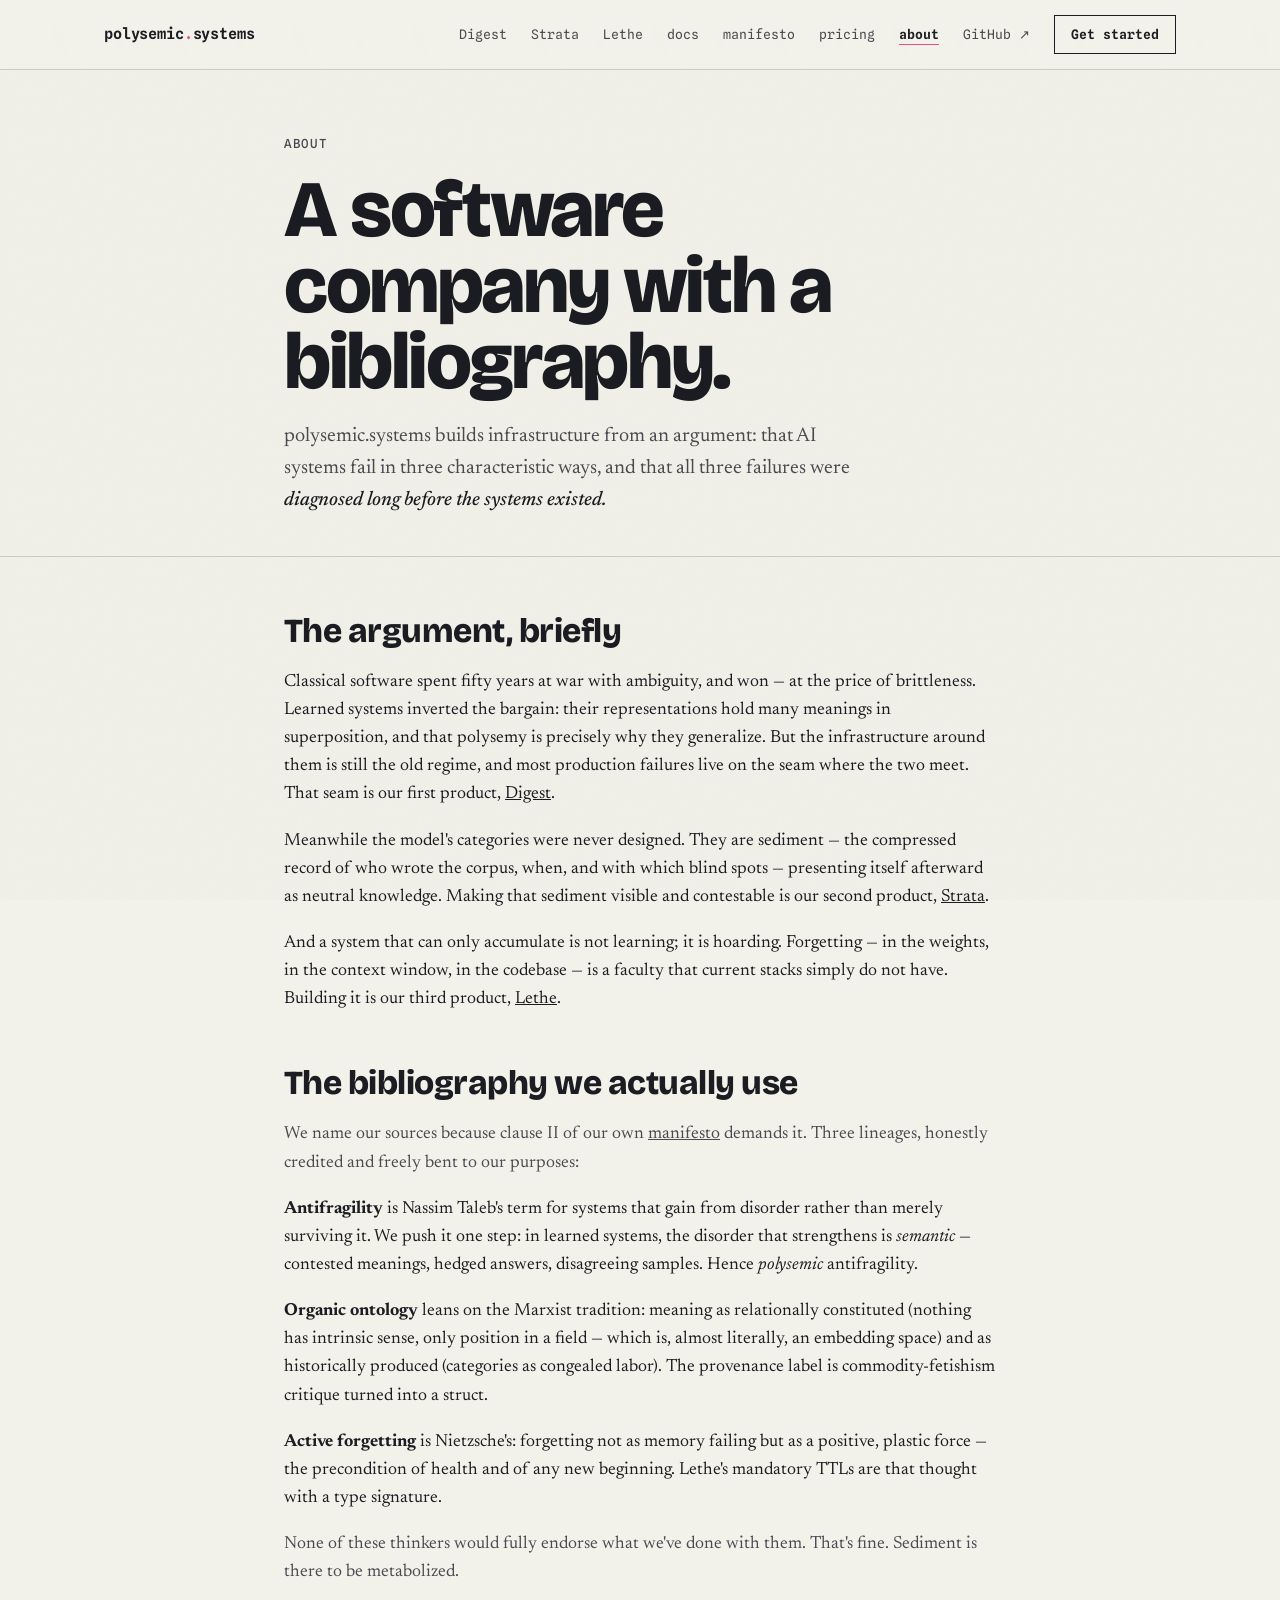
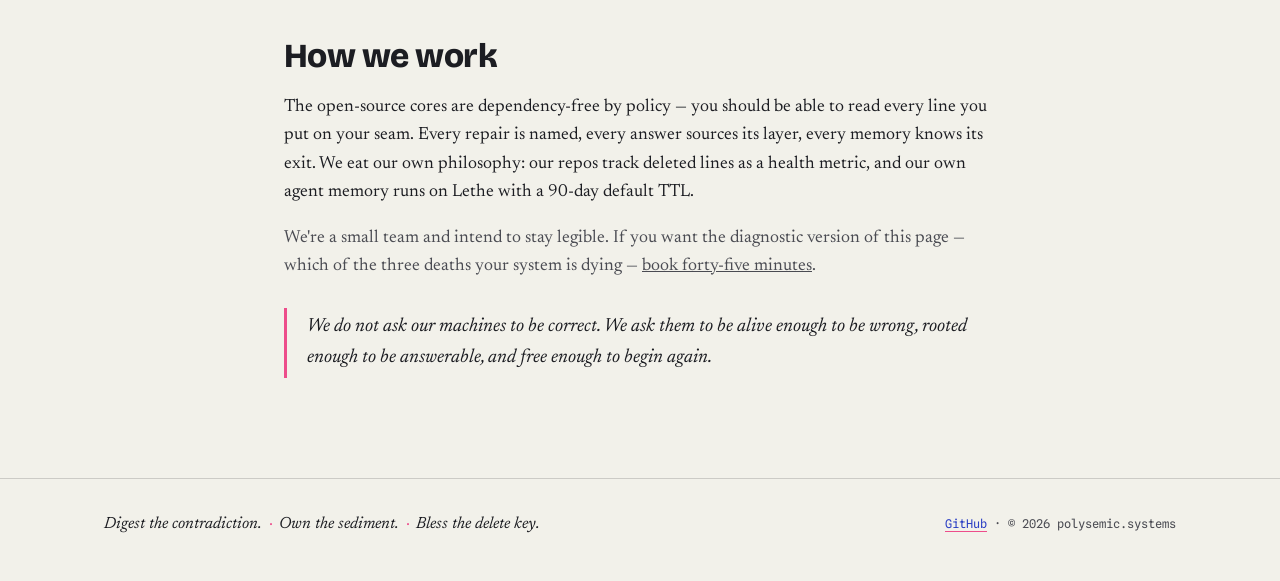
==== site/about.html @ 71f97292 "Add Strata drift proof and harden POC contracts" ====
<!DOCTYPE html>
<html lang="en">
<head>
<meta charset="UTF-8">
<meta name="viewport" content="width=device-width, initial-scale=1.0">
<title>About | polysemic.systems</title>
<meta name="description" content="Where the triad comes from: Taleb, Marx, Nietzsche, and a lot of 3 AM pages.">
<link rel="preconnect" href="https://fonts.googleapis.com">
<link rel="preconnect" href="https://fonts.gstatic.com" crossorigin>
<link href="https://fonts.googleapis.com/css2?family=Bricolage+Grotesque:opsz,wght@12..96,400;12..96,600;12..96,800&family=Newsreader:ital,opsz,wght@0,6..72,400;0,6..72,500;1,6..72,400&family=Spline+Sans+Mono:wght@400;500;600&display=swap" rel="stylesheet">
<link rel="stylesheet" href="styles.css">
</head>
<body>

<header>
  <div class="header-inner">
    <a class="wordmark" href="index.html">polysemic<span class="dot">.</span>systems</a>
    <nav aria-label="Main">
      <a href="digest.html">Digest</a>
      <a href="strata.html">Strata</a>
      <a href="lethe.html">Lethe</a>
      <a href="docs.html">docs</a>
      <a href="manifesto.html">manifesto</a>
      <a href="pricing.html">pricing</a>
      <a href="about.html" aria-current="page">about</a>
      <a href="https://github.com/Polysemic-Systems/polysemic" target="_blank" rel="noreferrer">GitHub ↗</a>
      <a class="navbtn" href="docs.html">Get started</a>
    </nav>
  </div>
</header>

<main>
  <section class="page-hero">
    <div class="narrow">
      <span class="eyebrow">About</span>
      <h1 class="display">A software company with a bibliography.</h1>
      <p class="lede">polysemic.systems builds infrastructure from an argument: that AI systems fail in three characteristic ways, and that all three failures were <strong>diagnosed long before the systems existed.</strong></p>
    </div>
  </section>

  <article class="prose">
    <div class="narrow">

      <h2>The argument, briefly</h2>
      <p>Classical software spent fifty years at war with ambiguity, and won — at the price of brittleness. Learned systems inverted the bargain: their representations hold many meanings in superposition, and that polysemy is precisely why they generalize. But the infrastructure around them is still the old regime, and most production failures live on the seam where the two meet. That seam is our first product, <a href="digest.html">Digest</a>.</p>
      <p>Meanwhile the model's categories were never designed. They are sediment — the compressed record of who wrote the corpus, when, and with which blind spots — presenting itself afterward as neutral knowledge. Making that sediment visible and contestable is our second product, <a href="strata.html">Strata</a>.</p>
      <p>And a system that can only accumulate is not learning; it is hoarding. Forgetting — in the weights, in the context window, in the codebase — is a faculty that current stacks simply do not have. Building it is our third product, <a href="lethe.html">Lethe</a>.</p>

      <h2>The bibliography we actually use</h2>
      <p class="muted">We name our sources because clause II of our own <a href="manifesto.html">manifesto</a> demands it. Three lineages, honestly credited and freely bent to our purposes:</p>
      <p><strong>Antifragility</strong> is Nassim Taleb's term for systems that gain from disorder rather than merely surviving it. We push it one step: in learned systems, the disorder that strengthens is <em>semantic</em> — contested meanings, hedged answers, disagreeing samples. Hence <em>polysemic</em> antifragility.</p>
      <p><strong>Organic ontology</strong> leans on the Marxist tradition: meaning as relationally constituted (nothing has intrinsic sense, only position in a field — which is, almost literally, an embedding space) and as historically produced (categories as congealed labor). The provenance label is commodity-fetishism critique turned into a struct.</p>
      <p><strong>Active forgetting</strong> is Nietzsche's: forgetting not as memory failing but as a positive, plastic force — the precondition of health and of any new beginning. Lethe's mandatory TTLs are that thought with a type signature.</p>
      <p class="muted">None of these thinkers would fully endorse what we've done with them. That's fine. Sediment is there to be metabolized.</p>

      <h2>How we work</h2>
      <p>The open-source cores are dependency-free by policy — you should be able to read every line you put on your seam. Every repair is named, every answer sources its layer, every memory knows its exit. We eat our own philosophy: our repos track deleted lines as a health metric, and our own agent memory runs on Lethe with a 90-day default TTL.</p>
      <p class="muted">We're a small team and intend to stay legible. If you want the diagnostic version of this page — which of the three deaths your system is dying — <a href="pricing.html">book forty-five minutes</a>.</p>

      <blockquote>We do not ask our machines to be correct. We ask them to be alive enough to be wrong, rooted enough to be answerable, and free enough to begin again.</blockquote>

    </div>
  </article>
</main>

<footer>
  <div class="wrap foot-inner">
    <p class="slogan">Digest the contradiction.<span class="sep">·</span>Own the sediment.<span class="sep">·</span>Bless the delete key.</p>
    <p class="foot-meta"><a href="https://github.com/Polysemic-Systems/polysemic" target="_blank" rel="noreferrer">GitHub</a> · © 2026 polysemic.systems</p>
  </div>
</footer>
<script src="site.js"></script>
</body>
</html>
---- site/styles.css ----
/* polysemic.systems — shared design system
   paper + two riso inks (blue, pink). overprint = superposition = polysemy. */

:root{
  --paper:#F2F1EA;
  --ink:#1C1D22;
  --blue:#2B3FC4;
  --pink:#ED4D8B;
  --ink-soft:#4a4b52;
  --hairline:rgba(28,29,34,.18);
  --card:#FBFAF5;
  --display:'Bricolage Grotesque',sans-serif;
  --body:'Newsreader',serif;
  --mono:'Spline Sans Mono',monospace;
}
*{margin:0;padding:0;box-sizing:border-box}
html{scroll-behavior:smooth}
body{background:var(--paper);color:var(--ink);font-family:var(--body);font-size:1.1rem;line-height:1.6;-webkit-font-smoothing:antialiased}
::selection{background:var(--pink);color:var(--paper)}
a{color:inherit}
a:focus-visible,button:focus-visible{outline:3px solid var(--blue);outline-offset:3px;border-radius:2px}
.wrap{max-width:1120px;margin:0 auto;padding:0 24px}
.narrow{max-width:760px;margin:0 auto;padding:0 24px}
code,pre,kbd{font-family:var(--mono)}

body::before{
  content:"";position:fixed;inset:0;pointer-events:none;z-index:5;opacity:.5;
  background-image:url("data:image/svg+xml,%3Csvg xmlns='http://www.w3.org/2000/svg' width='120' height='120'%3E%3Cfilter id='n'%3E%3CfeTurbulence type='fractalNoise' baseFrequency='0.9' numOctaves='2'/%3E%3CfeColorMatrix values='0 0 0 0 0  0 0 0 0 0  0 0 0 0 0  0 0 0 0.04 0'/%3E%3C/filter%3E%3Crect width='120' height='120' filter='url(%23n)'/%3E%3C/svg%3E");
}

/* ---------- header ---------- */
header{border-bottom:1px solid var(--hairline);position:sticky;top:0;background:rgba(242,241,234,.92);backdrop-filter:blur(6px);z-index:10}
.header-inner{display:flex;justify-content:space-between;align-items:center;padding:15px 24px;max-width:1120px;margin:0 auto}
.wordmark{font-family:var(--mono);font-weight:600;font-size:.95rem;text-decoration:none;letter-spacing:-.01em}
.wordmark .dot{color:var(--pink)}
nav{display:flex;gap:24px;align-items:center}
nav a{font-family:var(--mono);font-size:.82rem;text-decoration:none;color:var(--ink-soft)}
nav a:hover{color:var(--blue)}
nav a[aria-current="page"]{color:var(--ink);font-weight:600;text-decoration:underline;text-decoration-color:var(--pink);text-underline-offset:5px}
nav .navbtn{border:1.5px solid var(--ink);padding:8px 16px;color:var(--ink);font-weight:600}
nav .navbtn:hover{background:var(--ink);color:var(--paper)}
@media(max-width:820px){nav a:not(.navbtn):not(.navkeep){display:none}}

/* ---------- shared type ---------- */
.eyebrow{font-family:var(--mono);font-size:.78rem;font-weight:500;letter-spacing:.14em;text-transform:uppercase;color:var(--ink-soft)}
h1.display{font-family:var(--display);font-weight:800;letter-spacing:-.03em;line-height:.95;font-size:clamp(2.6rem,7vw,5rem)}
h2.display{font-family:var(--display);font-weight:800;font-size:clamp(1.9rem,4.6vw,3rem);letter-spacing:-.02em;line-height:1.05}
.lede{font-size:1.25rem;color:var(--ink-soft);max-width:52ch}
.lede strong{color:var(--ink);font-weight:500;font-style:italic}

.btn{display:inline-block;font-family:var(--mono);font-weight:600;font-size:.9rem;text-decoration:none;padding:14px 26px;border:2px solid var(--ink);background:var(--ink);color:var(--paper);transition:background .2s,border-color .2s,color .2s}
.btn:hover{background:var(--blue);border-color:var(--blue)}
.btn.ghost{background:transparent;color:var(--ink)}
.btn.ghost:hover{color:var(--blue);border-color:var(--blue);background:transparent}

.strata-rule{display:block;width:100%;height:26px}
.strata-rule span{display:block;height:6px}
.strata-rule .s1{background:var(--blue);opacity:.85}
.strata-rule .s2{background:var(--pink);opacity:.85;width:88%}
.strata-rule .s3{background:var(--ink);opacity:.8;width:72%}

/* ---------- overprint (index hero) ---------- */
.op{position:relative;display:inline-block}
.op i{font-style:normal;position:absolute;inset:0;mix-blend-mode:multiply;transition:transform .5s cubic-bezier(.2,.8,.2,1)}
.op i.p{color:var(--pink);transform:translate(-3px,-3px)}
.op i.b{color:var(--blue);transform:translate(3px,3px)}
.op:hover i.p{transform:translate(-1px,-1px)}
.op:hover i.b{transform:translate(1px,1px)}

/* ---------- page hero (inner pages) ---------- */
.page-hero{padding:64px 0 40px;border-bottom:1px solid var(--hairline)}
.page-hero .eyebrow{display:block;margin-bottom:18px}
.page-hero .lede{margin-top:20px}
.organ-stamp{display:inline-block;font-family:var(--mono);font-size:.72rem;font-weight:600;letter-spacing:.12em;text-transform:uppercase;padding:5px 12px;border:1.5px solid currentColor;margin-bottom:18px}
.organ-stamp.pk{color:var(--pink)}
.organ-stamp.bl{color:var(--blue)}
.organ-stamp.ik{color:var(--ink)}
.install-line{margin-top:30px;font-family:var(--mono);font-size:.88rem;background:var(--ink);color:var(--paper);padding:14px 20px;display:inline-flex;gap:12px;align-items:center}
.install-line .dollar{color:var(--pink)}

/* ---------- code cards ---------- */
.codecard{border:1.5px solid var(--ink);background:var(--card);box-shadow:6px 6px 0 rgba(43,63,196,.22)}
.codecard.pkshadow{box-shadow:6px 6px 0 rgba(237,77,139,.25)}
.codecard .cc-bar{font-family:var(--mono);font-size:.72rem;font-weight:600;letter-spacing:.1em;text-transform:uppercase;padding:10px 16px;border-bottom:1.5px solid var(--ink);display:flex;justify-content:space-between}
.codecard .cc-bar .lang{color:var(--pink)}
.codecard pre{padding:20px 22px;font-size:.83rem;line-height:1.75;overflow-x:auto}
.cm{color:var(--ink-soft);opacity:.75}
.kw{color:var(--blue);font-weight:600}
.st{color:var(--pink)}
.fn{color:var(--ink);font-weight:600}
.strike{text-decoration:line-through;text-decoration-color:var(--pink);text-decoration-thickness:2px;opacity:.55}
.term{border:1.5px solid var(--ink);background:var(--ink);color:#E8E7DF;font-family:var(--mono);font-size:.85rem;line-height:1.75}
.term .term-body{padding:20px 22px;overflow-x:auto}
.term .c{color:rgba(232,231,223,.45)}
.term .k{color:var(--pink)}
.term .f{color:#7E8DF0}
.term .s{color:#8FD4A8}
.term .ok{color:#8FD4A8;font-weight:600}

/* ---------- feature split ---------- */
.split{display:grid;grid-template-columns:1fr 1.1fr;gap:56px;padding:56px 0;border-bottom:1px solid var(--hairline);align-items:start}
.split.flip .s-text{order:2}
.split.flip .s-code{order:1}
@media(max-width:860px){.split,.split.flip{grid-template-columns:1fr;gap:30px;padding:44px 0}.split.flip .s-text{order:1}.split.flip .s-code{order:2}}
.split h3{font-family:var(--display);font-weight:800;font-size:clamp(1.5rem,3vw,2rem);letter-spacing:-.01em;margin-bottom:14px}
.split p{color:var(--ink-soft);max-width:50ch}
.split p+p{margin-top:12px}
.split p strong{color:var(--ink);font-weight:600}
.feat-list{list-style:none;margin-top:16px;font-family:var(--mono);font-size:.82rem}
.feat-list li{padding:8px 0;border-bottom:1px dashed var(--hairline);display:flex;gap:10px}
.feat-list li::before{content:"→";color:var(--pink);font-weight:600}
.p-links,.proof-links{display:flex;gap:18px;flex-wrap:wrap;align-items:center}
.proof-links{font-family:var(--mono);font-size:.8rem;margin:18px 0 30px}
.proof-links a{color:var(--blue);text-decoration-color:var(--pink);text-underline-offset:4px}

/* ---------- prose (manifesto, about, docs) ---------- */
.prose{padding:56px 0 72px}
.prose h2{font-family:var(--display);font-weight:800;font-size:clamp(1.5rem,3.4vw,2.1rem);letter-spacing:-.015em;line-height:1.1;margin:52px 0 18px}
.prose h2:first-child{margin-top:0}
.prose h3{font-family:var(--display);font-weight:600;font-size:1.25rem;margin:36px 0 12px}
.prose p{margin:0 0 18px;color:var(--ink)}
.prose p.muted{color:var(--ink-soft)}
.prose em{font-style:italic}
.prose .roman{font-family:var(--mono);font-size:.8rem;font-weight:600;letter-spacing:.14em;color:var(--pink);display:block;margin:40px 0 8px}
.prose blockquote{border-left:3px solid var(--pink);padding:4px 0 4px 20px;font-style:italic;font-size:1.2rem;margin:28px 0}
.prose hr{border:none;border-top:1px solid var(--hairline);margin:44px 0}
.prose ol.principles{counter-reset:p;list-style:none;margin:24px 0}
.prose ol.principles li{counter-increment:p;padding:14px 0 14px 56px;border-bottom:1px dashed var(--hairline);position:relative;color:var(--ink-soft)}
.prose ol.principles li::before{content:counter(p,decimal-leading-zero);position:absolute;left:0;top:14px;font-family:var(--mono);font-weight:600;font-size:.85rem;color:var(--blue)}
.prose pre.block{border:1.5px solid var(--ink);background:var(--card);padding:18px 20px;font-size:.83rem;line-height:1.75;overflow-x:auto;margin:20px 0;box-shadow:6px 6px 0 rgba(43,63,196,.22)}
.prose code.inline{background:rgba(43,63,196,.08);padding:2px 6px;font-size:.85em;border:1px solid var(--hairline)}
.prose table{width:100%;border-collapse:collapse;font-size:.95rem;margin:20px 0}
.prose th{font-family:var(--mono);font-size:.72rem;font-weight:600;letter-spacing:.1em;text-transform:uppercase;text-align:left;padding:10px 12px;border-bottom:1.5px solid var(--ink)}
.prose td{padding:12px;border-bottom:1px dashed var(--hairline);color:var(--ink-soft);vertical-align:top}
.prose td:first-child{font-family:var(--mono);font-size:.82rem;color:var(--ink);white-space:nowrap}

/* values (over/under) */
.values{border-top:1px solid var(--hairline);margin:28px 0}
.value{display:grid;grid-template-columns:1fr auto 1fr;gap:20px;align-items:baseline;padding:20px 0;border-bottom:1px solid var(--hairline)}
@media(max-width:720px){.value{grid-template-columns:1fr;gap:6px}}
.value .left{font-family:var(--display);font-weight:600;font-size:clamp(1.05rem,2.3vw,1.4rem);letter-spacing:-.01em}
.value .over{font-family:var(--mono);font-size:.72rem;letter-spacing:.14em;text-transform:uppercase;color:var(--pink);text-align:center}
.value .right{color:var(--ink-soft);font-style:italic;text-align:right}
@media(max-width:720px){.value .right{text-align:left}}
.ink-band{background:var(--ink);color:var(--paper)}
.ink-band .eyebrow{color:rgba(242,241,234,.55)}
.ink-band .value{border-color:rgba(242,241,234,.2)}
.ink-band .value .right{color:rgba(242,241,234,.55)}
.ink-band .values{border-color:rgba(242,241,234,.2)}

/* ---------- pricing ---------- */
.tiers{display:grid;grid-template-columns:repeat(3,1fr);gap:26px;margin:48px 0}
@media(max-width:900px){.tiers{grid-template-columns:1fr}}
.tier{border:1.5px solid var(--ink);background:var(--card);padding:30px 26px;display:flex;flex-direction:column;gap:14px}
.tier.hot{box-shadow:8px 8px 0 rgba(237,77,139,.3);position:relative}
.tier.hot::after{content:"most alive";position:absolute;top:-13px;right:16px;font-family:var(--mono);font-size:.68rem;font-weight:600;letter-spacing:.1em;text-transform:uppercase;background:var(--pink);color:var(--paper);padding:4px 10px}
.tier h3{font-family:var(--display);font-weight:800;font-size:1.5rem;letter-spacing:-.01em}
.tier .price{font-family:var(--display);font-weight:800;font-size:2.2rem;letter-spacing:-.02em}
.tier .price small{font-family:var(--mono);font-size:.75rem;font-weight:500;color:var(--ink-soft);letter-spacing:0}
.tier ul{list-style:none;font-size:.98rem;color:var(--ink-soft)}
.tier ul li{padding:7px 0;border-bottom:1px dashed var(--hairline);display:flex;gap:10px}
.tier ul li::before{content:"→";color:var(--blue);font-weight:600;font-family:var(--mono);font-size:.85rem}
.tier .btn{margin-top:auto;text-align:center}

/* ---------- misc blocks ---------- */
.card-grid{display:grid;grid-template-columns:repeat(3,1fr);gap:26px;margin:40px 0}
@media(max-width:880px){.card-grid{grid-template-columns:1fr}}
.card{border:1.5px solid var(--ink);background:var(--card);padding:26px 24px;display:flex;flex-direction:column;gap:12px}
.card:hover{box-shadow:6px 6px 0 rgba(237,77,139,.25)}
.card h3{font-family:var(--display);font-weight:800;font-size:1.35rem;letter-spacing:-.01em}
.card p{font-size:1rem;color:var(--ink-soft)}
.card .rx{margin-top:auto;font-family:var(--mono);font-size:.8rem;font-weight:600}
.card .rx a{color:var(--blue);text-decoration-color:var(--pink);text-underline-offset:3px}
.card .sym{font-family:var(--mono);font-size:.75rem;color:var(--ink-soft)}

.cta{padding:56px 0 80px}
.cta-box{border:2px solid var(--ink);padding:48px 40px;background:var(--card);position:relative;overflow:hidden}
.cta-box::after{content:"";position:absolute;right:-70px;top:-70px;width:220px;height:220px;border-radius:50%;background:var(--pink);mix-blend-mode:multiply;opacity:.85}
.cta-box::before{content:"";position:absolute;right:-20px;top:-110px;width:220px;height:220px;border-radius:50%;background:var(--blue);mix-blend-mode:multiply;opacity:.85}
.cta h2{font-family:var(--display);font-weight:800;font-size:clamp(1.8rem,4.5vw,2.7rem);letter-spacing:-.02em;line-height:1.05;max-width:22ch;position:relative;z-index:1}
.cta p{margin:16px 0 28px;color:var(--ink-soft);max-width:48ch;position:relative;z-index:1}
.cta .row{display:flex;gap:14px;flex-wrap:wrap;position:relative;z-index:1}

footer{border-top:1px solid var(--hairline);padding:32px 0 44px}
.foot-inner{display:flex;flex-wrap:wrap;justify-content:space-between;gap:16px;align-items:baseline}
.slogan{font-style:italic;font-size:1.02rem}
.slogan .sep{color:var(--pink);font-style:normal;margin:0 .4em}
.foot-meta{font-family:var(--mono);font-size:.75rem;color:var(--ink-soft)}
.foot-meta a{color:var(--blue);text-decoration-color:var(--pink);text-underline-offset:3px}

.reveal{opacity:0;transform:translateY(14px);transition:opacity .6s ease,transform .6s ease}
.reveal.in{opacity:1;transform:none}
@media(prefers-reduced-motion:reduce){
  html{scroll-behavior:auto}
  .reveal{opacity:1;transform:none;transition:none}
  .op i{transition:none}
}
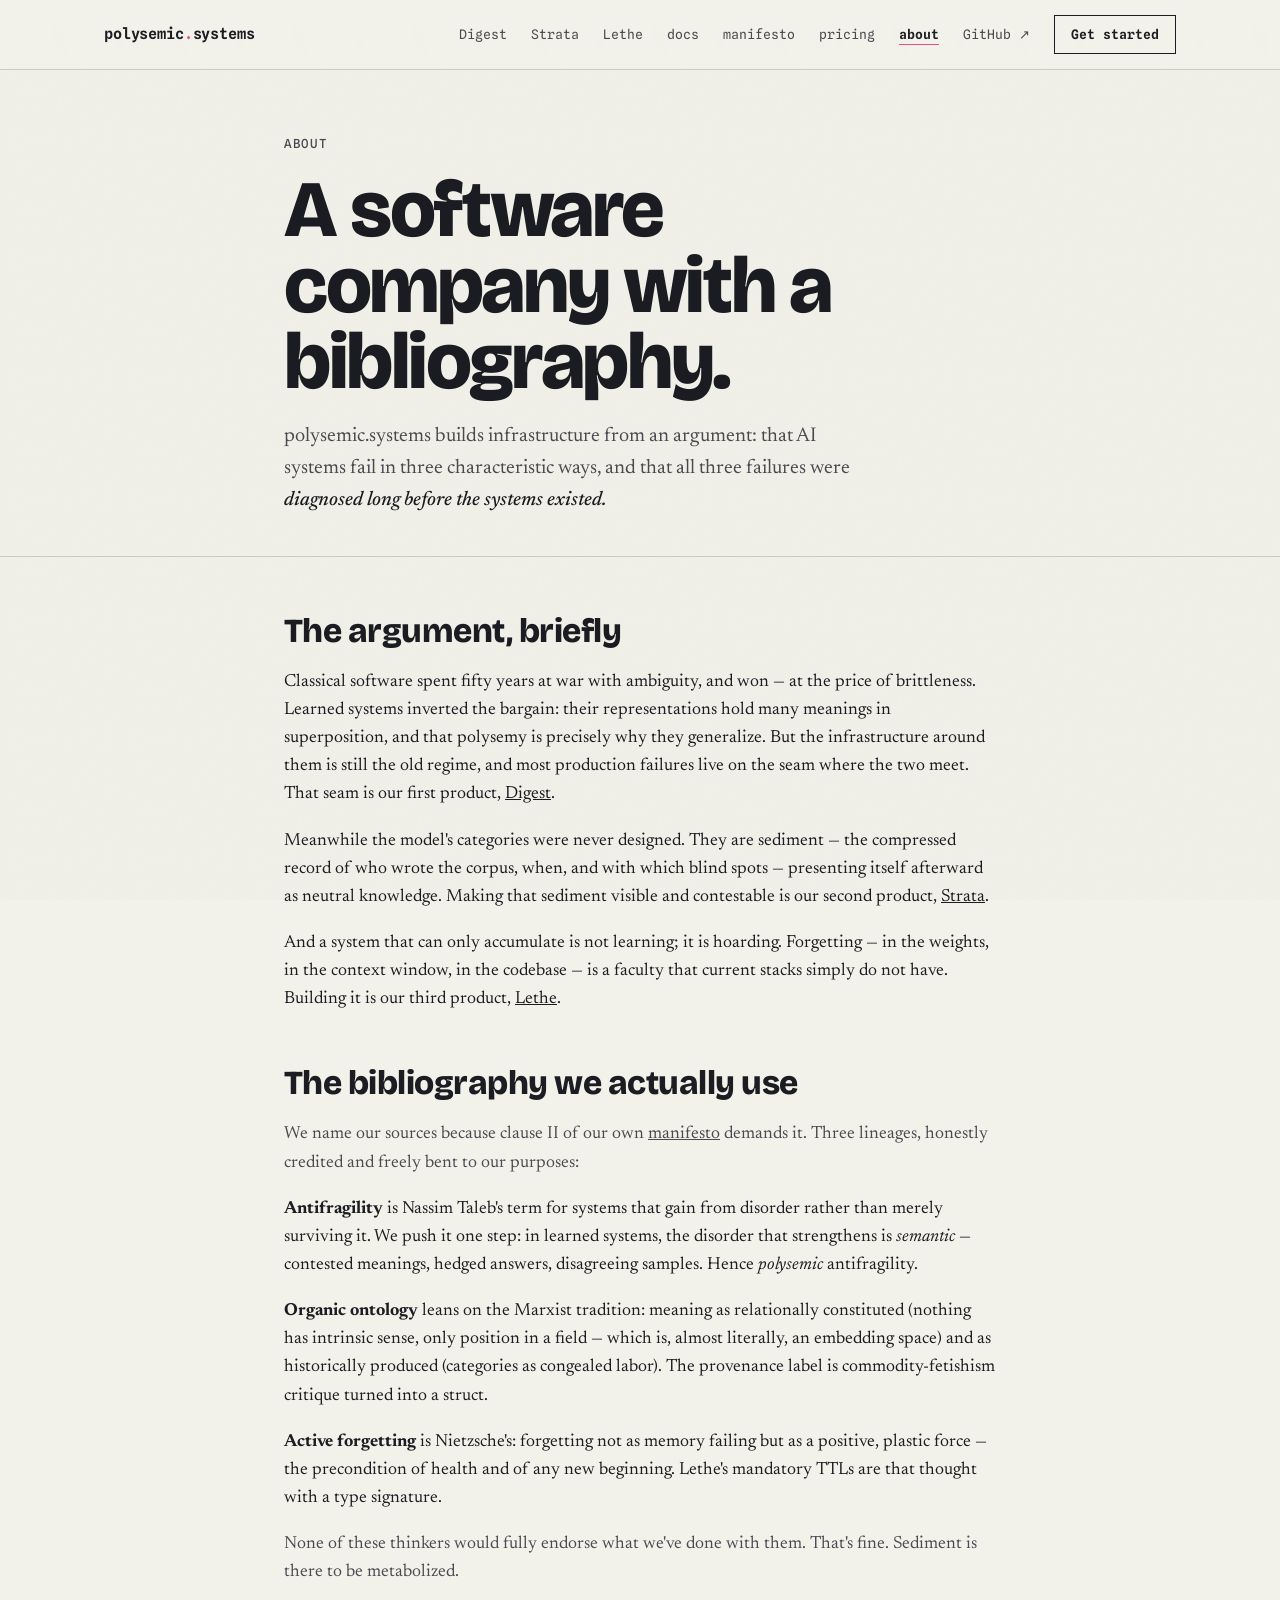
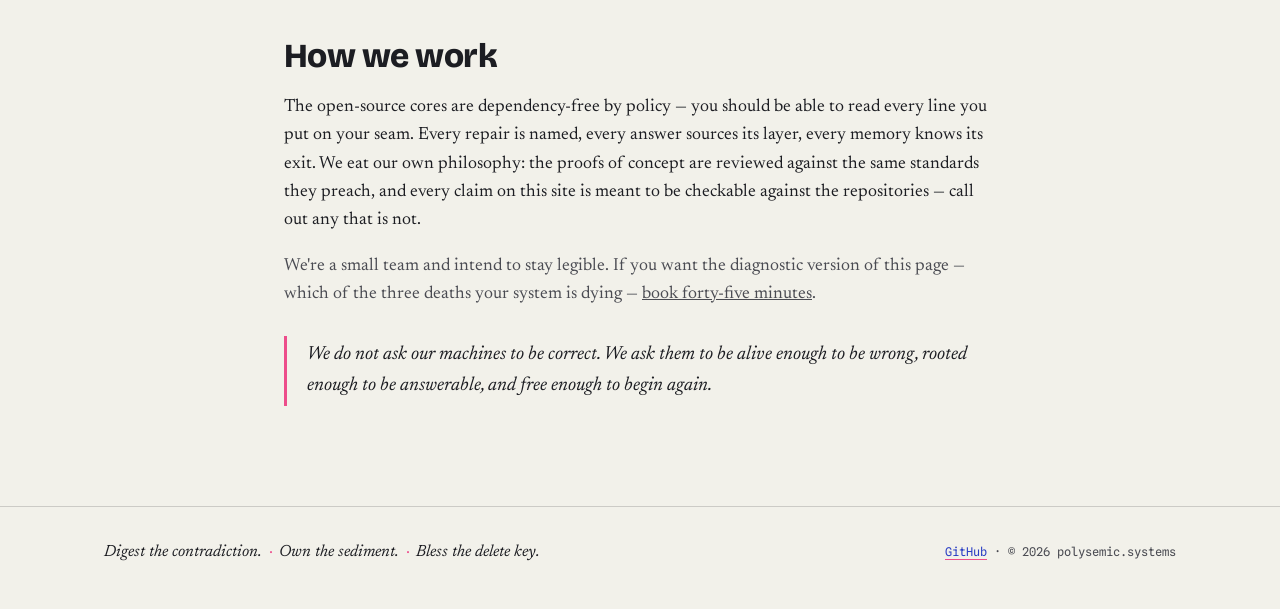
==== commit 63301015: "Site: say what the code does, not what the vocabulary suggests Five claims corrected against the rep" ====
--- a/site/about.html
+++ b/site/about.html
@@ -54,7 +54,7 @@
       <p class="muted">None of these thinkers would fully endorse what we've done with them. That's fine. Sediment is there to be metabolized.</p>
 
       <h2>How we work</h2>
-      <p>The open-source cores are dependency-free by policy — you should be able to read every line you put on your seam. Every repair is named, every answer sources its layer, every memory knows its exit. We eat our own philosophy: our repos track deleted lines as a health metric, and our own agent memory runs on Lethe with a 90-day default TTL.</p>
+      <p>The open-source cores are dependency-free by policy — you should be able to read every line you put on your seam. Every repair is named, every answer sources its layer, every memory knows its exit. We eat our own philosophy: the proofs of concept are reviewed against the same standards they preach, and every claim on this site is meant to be checkable against the repositories — call out any that is not.</p>
       <p class="muted">We're a small team and intend to stay legible. If you want the diagnostic version of this page — which of the three deaths your system is dying — <a href="pricing.html">book forty-five minutes</a>.</p>
 
       <blockquote>We do not ask our machines to be correct. We ask them to be alive enough to be wrong, rooted enough to be answerable, and free enough to begin again.</blockquote>
